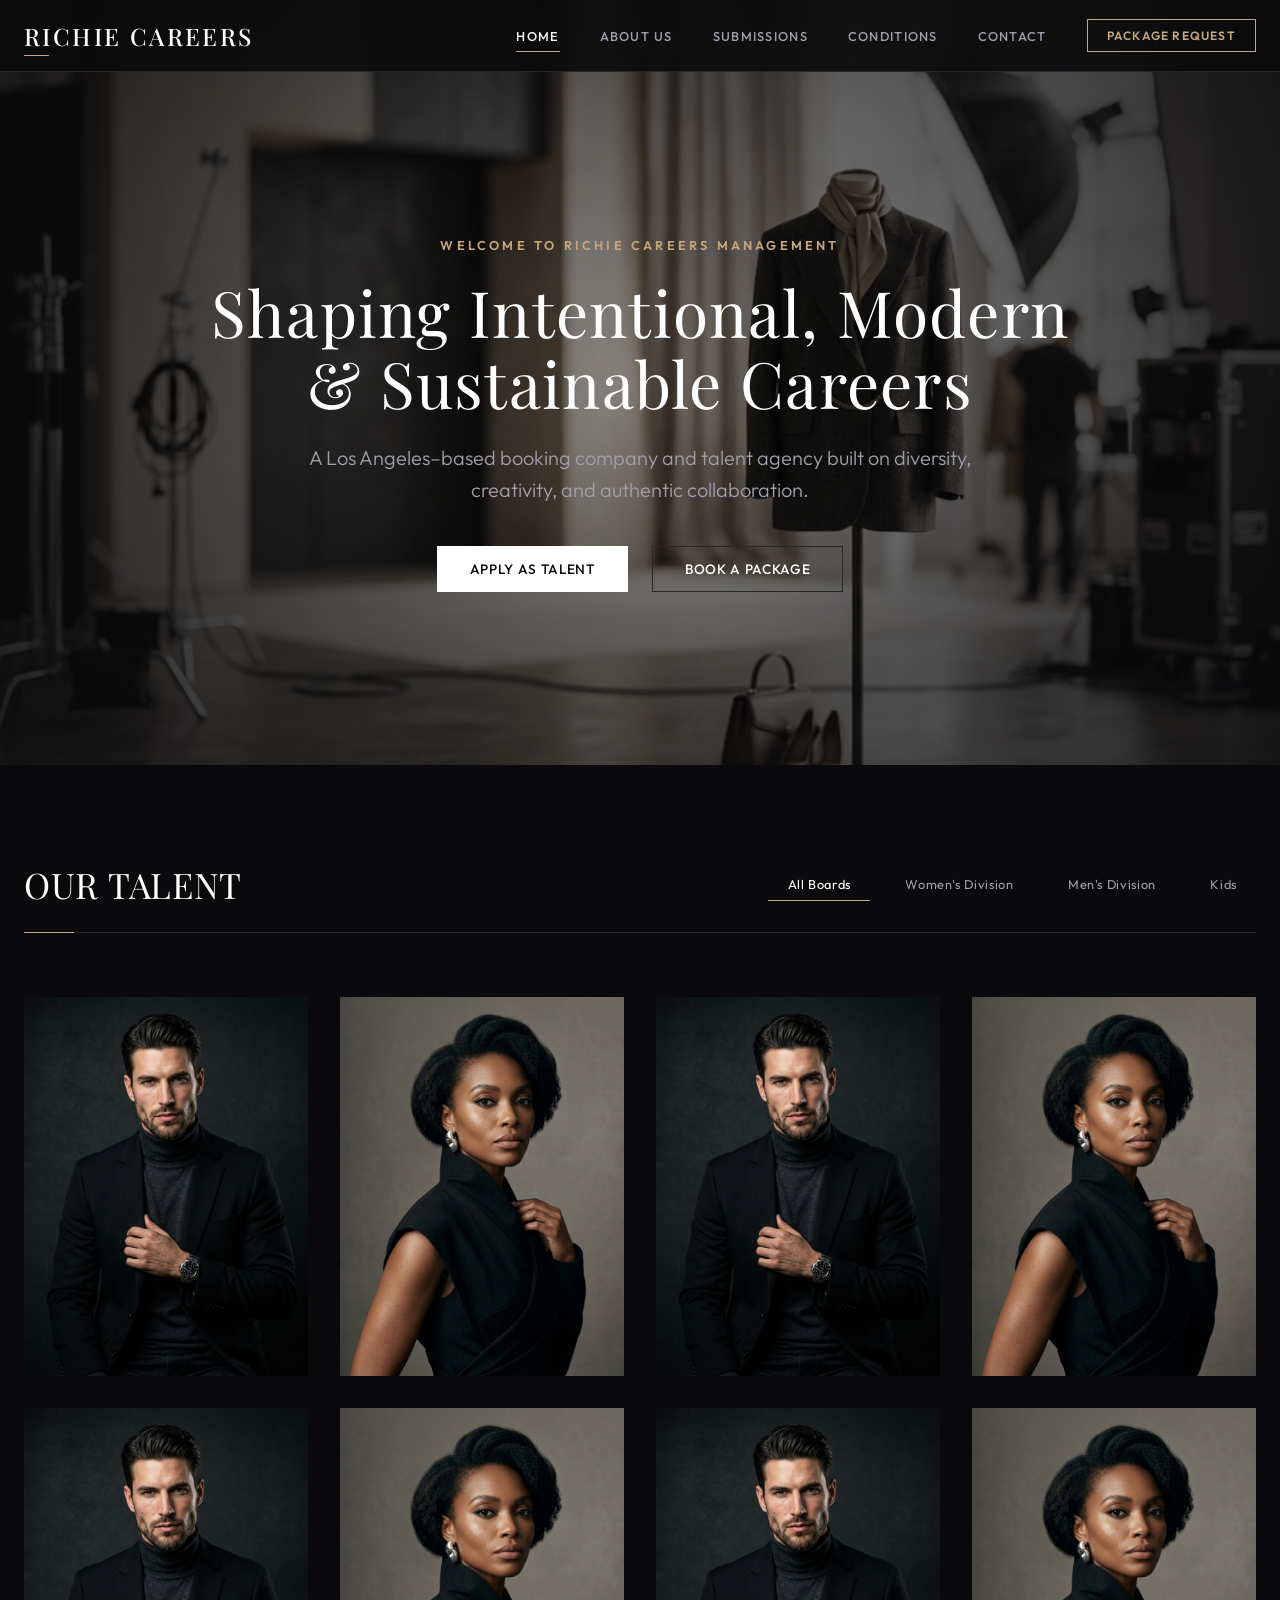
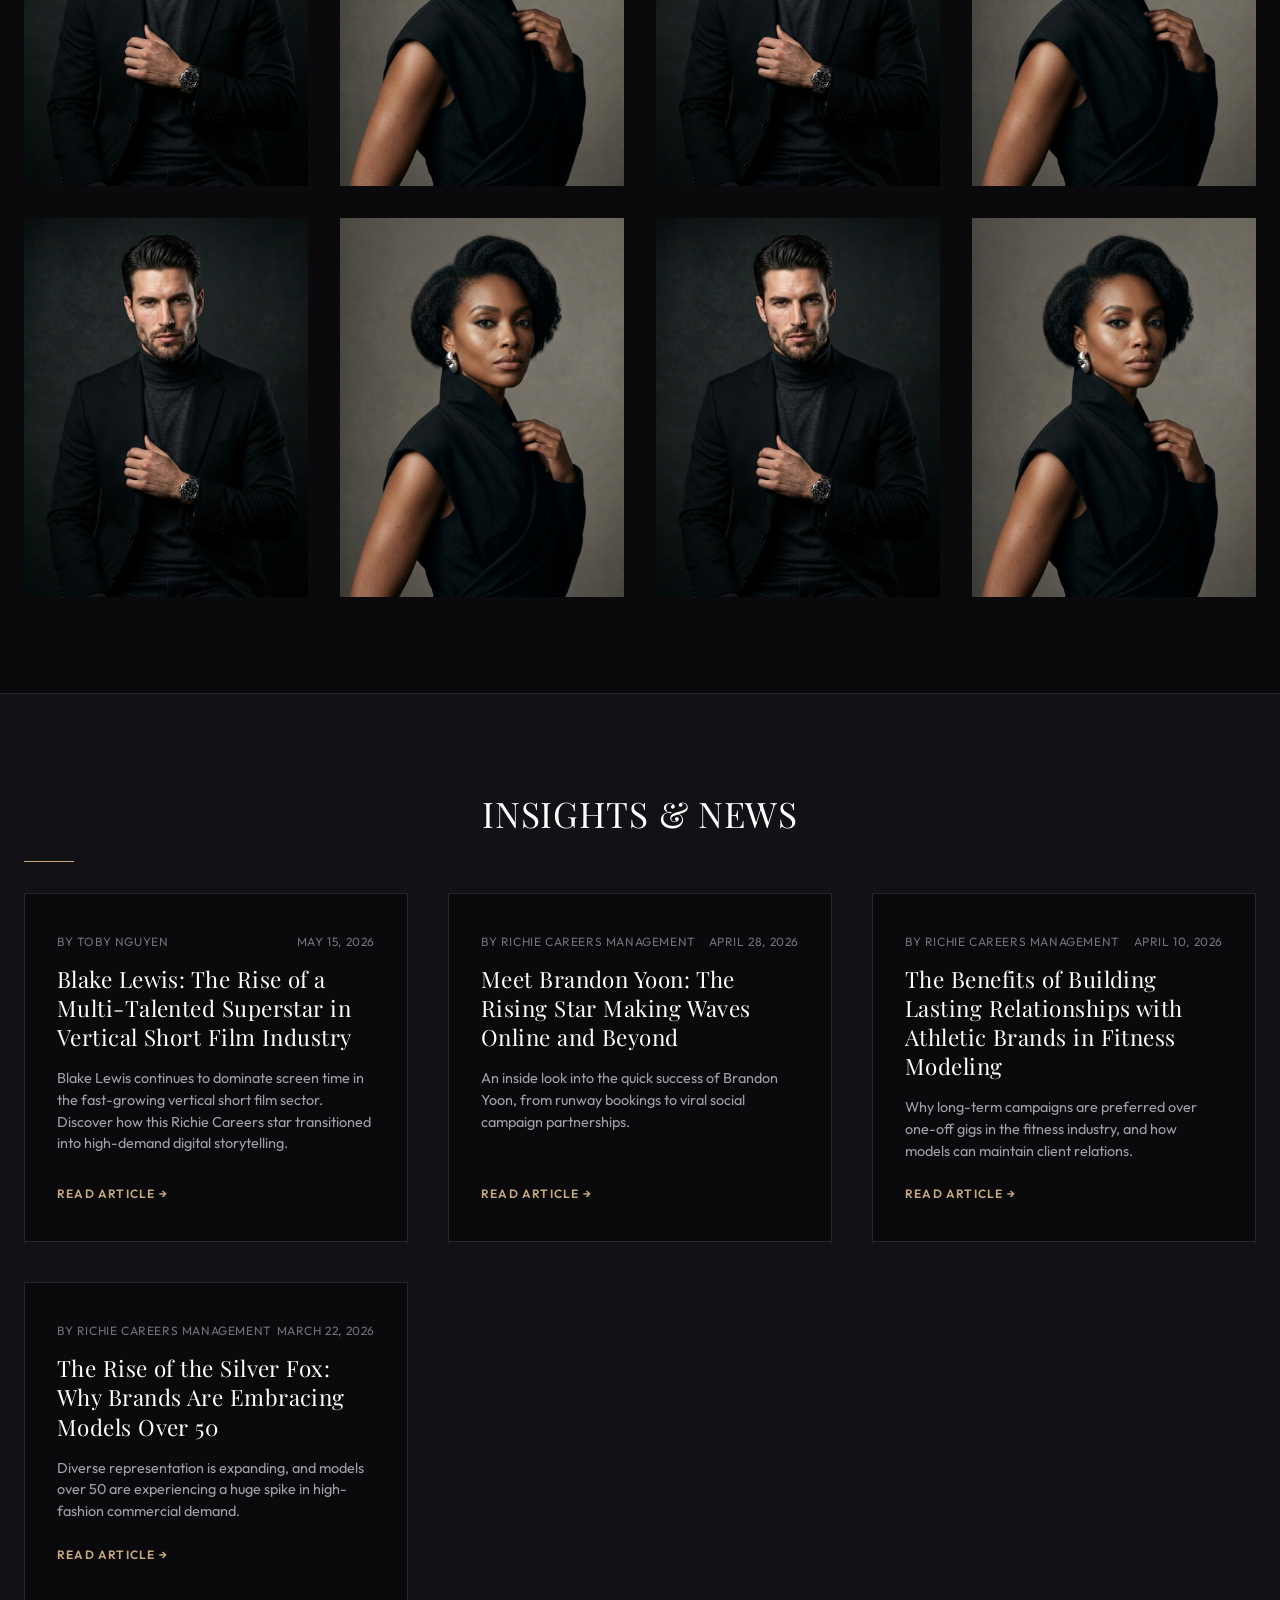
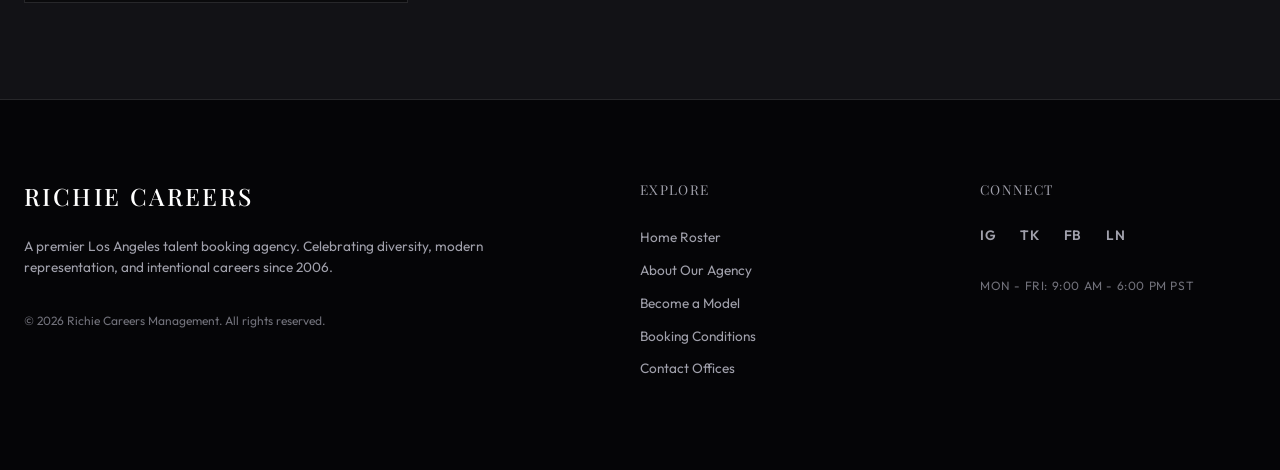
==== richiecareers/index.html @ 1808b165 "Add files via upload" ====
<!DOCTYPE html>
<html lang="en">
<head>
  <meta charset="UTF-8">
  <meta name="viewport" content="width=device-width, initial-scale=1.0">
  <title>RICHIE CAREERS | Premium Talent & Modeling Agency</title>
  <meta name="description" content="At Richie Careers Management, we shape modern, sustainable, and intentional careers in modeling, commercial print, and television. Based in Los Angeles, California.">
  <link rel="preconnect" href="https://fonts.googleapis.com">
  <link rel="preconnect" href="https://fonts.gstatic.com" crossorigin>
  <!-- Luxurious Serif Heading and modern clean body font -->
  <link href="https://fonts.googleapis.com/css2?family=Playfair+Display:ital,wght@0,400..900;1,400..900&family=Outfit:wght@100..900&display=swap" rel="stylesheet">
  <link rel="stylesheet" href="index.css">
</head>
<body>

  <!-- Navigation Bar -->
  <nav class="navbar" id="navbar">
    <div class="nav-container">
      <a href="#home" class="nav-logo" id="nav-logo">RICHIE CAREERS</a>
      <div class="nav-links" id="nav-links">
        <a href="#home" class="nav-link active" data-view="home">HOME</a>
        <a href="#about" class="nav-link" data-view="about">ABOUT US</a>
        <a href="#submissions" class="nav-link" data-view="submissions">SUBMISSIONS</a>
        <a href="#conditions" class="nav-link" data-view="conditions">CONDITIONS</a>
        <a href="#contact" class="nav-link" data-view="contact">CONTACT</a>
        <a href="#request" class="btn-request" data-view="request">PACKAGE REQUEST</a>
      </div>
      <button class="nav-toggle" id="nav-toggle" aria-label="Toggle navigation">
        <span class="hamburger"></span>
      </button>
    </div>
  </nav>

  <!-- Main View Container -->
  <main class="main-content" id="main-content">
    
    <!-- HOME VIEW -->
    <section id="view-home" class="view-section active-view">
      <!-- Hero Section -->
      <header class="hero">
        <div class="hero-overlay"></div>
        <div class="hero-content">
          <span class="hero-subtitle">WELCOME TO RICHIE CAREERS MANAGEMENT</span>
          <h1 class="hero-title">Shaping Intentional, Modern & Sustainable Careers</h1>
          <p class="hero-text">A Los Angeles–based booking company and talent agency built on diversity, creativity, and authentic collaboration.</p>
          <div class="hero-ctas">
            <a href="#submissions" class="btn btn-primary">Apply as Talent</a>
            <a href="#request" class="btn btn-secondary">Book a Package</a>
          </div>
        </div>
      </header>

      <!-- Roster / Boards Section -->
      <section class="roster-section">
        <div class="container">
          <div class="section-header">
            <h2 class="section-title">OUR TALENT</h2>
            <div class="filters" id="roster-filters">
              <button class="filter-btn active" data-filter="all">All Boards</button>
              <button class="filter-btn" data-filter="Women">Women's Division</button>
              <button class="filter-btn" data-filter="Men">Men's Division</button>
              <button class="filter-btn" data-filter="Kids">Kids</button>
            </div>
          </div>
          <div class="roster-grid" id="roster-grid">
            <!-- Model cards are injected here dynamically by app.js -->
          </div>
        </div>
      </section>

      <!-- Blogs Section -->
      <section class="blogs-section">
        <div class="container">
          <h2 class="section-title text-center">INSIGHTS & NEWS</h2>
          <div class="blogs-grid" id="blogs-grid">
            <!-- Blog posts are injected here dynamically by app.js -->
          </div>
        </div>
      </section>
    </section>


    <!-- ABOUT US VIEW -->
    <section id="view-about" class="view-section">
      <div class="container page-padding">
        <div class="about-grid">
          <div class="about-text-content">
            <span class="sub-heading">ESTABLISHED IN LOS ANGELES</span>
            <h1 class="page-title">ABOUT US</h1>
            <p class="lead">Richie Careers Management is a Los Angeles–based booking company and talent agency built on diversity, creativity, and authentic collaboration.</p>
            <p>We primarily focus on the California market, while also offering opportunities for non-local talent through direct bookings in various regions.</p>
            <p>We represent and develop talent across fashion print, commercial, beauty, voiceover, and theatrical projects, shaping careers that feel intentional, modern, and sustainable. Through strategic use of social media, we amplify our talent’s presence and help them stand out in a fast-moving industry.</p>
            <p>Our team takes a hands-on, personal approach. We carefully curate custom talent packages and present them directly to clients and casting directors, making the booking process clear, efficient, and collaborative. We believe strong careers are built through trust, communication, and thoughtful representation.</p>
            <p>With over two decades of combined industry experience, we partner closely with both talent and clients to deliver exceptional results. Our work is supported by a clear, well-structured process and a strong understanding of today’s digital and social landscape.</p>
            <p>At Richie Careers Management, we celebrate individuality and represent talent of all genders, sizes, and identities. Our mission is simple: to open doors, build lasting careers, and reflect a more inclusive future in fashion and entertainment.</p>
            <a href="mailto:booking@richiecareers.com?subject=Submission" class="btn btn-primary margin-top">Get in Touch</a>
          </div>
          <div class="about-visuals">
            <div class="about-image-wrapper">
              <img src="assets/hero_bg.png" alt="Editorial Shoot Setup" class="about-img">
            </div>
            <div class="brand-showcase">
              <h3>BRANDS WE WORK WITH</h3>
              <p class="brand-list">Nike, Guess, Puma, Reebok, Adidas, Banana Republic, American Eagle, The North Face, Lacoste, Macy's, Amazon, Apple, Microsoft, Google, Sony, T-Mobile, Tesla, Coca-Cola, Toyota, Kia, Lexus, Abercrombie, Levi's, Skechers, American Express, Celsius, and more.</p>
            </div>
          </div>
        </div>
      </div>
    </section>


    <!-- SUBMISSIONS VIEW -->
    <section id="view-submissions" class="view-section">
      <div class="container page-padding">
        <div class="form-layout">
          <div class="form-info">
            <h1 class="page-title">BECOME A MODEL</h1>
            <p class="lead">To apply for modeling opportunities, please submit your images via our website.</p>
            <p>For fashion models, we ask that you submit your measurements along with digitals taken in simple, natural lighting and with minimal makeup.</p>
            <p>For those interested in our commercial and print division, there is no need to include digitals. Instead, please provide your headshots, a resume detailing your previous bookings in commercial print or voice-over work, and any additional skills or hobbies that might be relevant.</p>
            <p>If your profile aligns with what we’re looking for, one of our agents will be in touch with you directly.</p>
            
            <div class="submission-guidelines">
              <h3>DIGITAL GUIDELINES:</h3>
              <ol class="guideline-list">
                <li>Headshot</li>
                <li>Profile</li>
                <li>Half body shot</li>
                <li>Full length body shot</li>
                <li>3/4 shot straight on</li>
                <li>No makeup or retouched</li>
                <li>No posing, be natural</li>
                <li>White background</li>
                <li>Plain tank top & jeans</li>
                <li>Good natural lighting</li>
              </ol>
              <div class="stats-requirements">
                <p><strong>Women Height:</strong> 5’8" - 5'11"</p>
                <p><strong>Men Height:</strong> 5'11" - 6'2"</p>
              </div>
            </div>
          </div>

          </div>
        </div>
      </div>
    </section>


    <!-- CONDITIONS VIEW -->
    <section id="view-conditions" class="view-section">
      <div class="container page-padding">
        <div class="conditions-container">
          <span class="sub-heading text-center">AGENCY STANDARDS</span>
          <h1 class="page-title text-center">BOOKING CONDITIONS</h1>
          <p class="lead text-center max-width-text">The following conditions ensure a smooth, professional experience for all parties when booking with our agency.</p>
          
          <div class="conditions-grid">
            <div class="condition-card">
              <span class="condition-num">01</span>
              <h3>Agency Fees</h3>
              <p>A 20% agency fee applies to all bookings unless otherwise agreed in writing.</p>
            </div>
            <div class="condition-card">
              <span class="condition-num">02</span>
              <h3>Model Rates & Overtime</h3>
              <p>Rates are based on an eight-hour day. Overtime is billed at time-and-a-half beyond eight hours unless other terms are negotiated.</p>
            </div>
            <div class="condition-card">
              <span class="condition-num">03</span>
              <h3>Usage Rights</h3>
              <p>Usage is limited to what is agreed upon at booking. Any extended or additional usage requires prior written approval.</p>
            </div>
            <div class="condition-card">
              <span class="condition-num">04</span>
              <h3>Payment Terms & Late Fees</h3>
              <p>Payments are due by the agreed date. Late payments will incur a 10% weekly penalty until settled.</p>
            </div>
            <div class="condition-card">
              <span class="condition-num">05</span>
              <h3>Cancellation Policy</h3>
              <p>Cancellations within 24 hours of the call time incur the full fee. Within 48 hours, half fee.</p>
            </div>
            <div class="condition-card">
              <span class="condition-num">06</span>
              <h3>Weather Permits</h3>
              <p>For same-day weather-related cancellations, half fee applies if rescheduled immediately, full fee if not. Early weather cancellations follow standard terms. "Book or release" applies when secondary jobs are ready.</p>
            </div>
            <div class="condition-card">
              <span class="condition-num">07</span>
              <h3>Reshoots & Rebookings</h3>
              <p>If additional shoot days or re-casting are required, new availability and additional fees will apply based on the scope.</p>
            </div>
            <div class="condition-card">
              <span class="condition-num">08</span>
              <h3>Travel Policies</h3>
              <p>Travel exceeding 3 hours one-way or requiring overnight stay will incur additional fees. Clients are responsible for travel costs unless otherwise agreed.</p>
            </div>
            <div class="condition-card">
              <span class="condition-num">09</span>
              <h3>Communication Protocol</h3>
              <p>All communication must go through our agency. Clients may not contact talent directly without prior consent.</p>
            </div>
          </div>
          
          <div class="conditions-footer text-center">
            <p>By proceeding with bookings, you agree to these terms. We are committed to fostering a professional, supportive, and dignified environment for our models. Your adherence to these conditions helps protect and uphold that standard.</p>
          </div>
        </div>
      </div>
    </section>


    <!-- CONTACT VIEW -->
    <section id="view-contact" class="view-section">
      <div class="container page-padding">
        <div class="contact-grid">
          <div class="contact-info">
            <h1 class="page-title">CONTACT US</h1>
            <p class="lead">Reach out to our teams or stop by our Los Angeles office.</p>
            
            <div class="contact-block">
              <h3>HEADQUARTERS</h3>
              <p class="address">
                <strong>RICHIE CAREERS MANAGEMENT</strong><br>
                777 S Alameda St,<br>
                Los Angeles, CA 90021
              </p>
              <p class="phone"><strong>OFFICE:</strong> 424.206.6974</p>
              <p class="fax"><strong>FAX:</strong> 310.411.2339</p>
            </div>

            <div class="contact-block">
              <h3>DIVISIONS CONTACT</h3>
              <ul class="email-list">
                <li><span>Women's:</span> <a href="mailto:women@richiecareers.com">women@richiecareers.com</a></li>
                <li><span>Men's:</span> <a href="mailto:men@richiecareers.com">men@richiecareers.com</a></li>
                <li><span>Kids:</span> <a href="mailto:kids@richiecareers.com">kids@richiecareers.com</a></li>
                <li><span>Get Scouted:</span> <a href="mailto:submissions@richiecareers.com">submissions@richiecareers.com</a></li>
                <li><span>Client Relations:</span> <a href="mailto:booking@richiecareers.com">booking@richiecareers.com</a></li>
                <li><span>Marketing:</span> <a href="mailto:marketing@richiecareers.com">marketing@richiecareers.com</a></li>
                <li><span>Accounting:</span> <a href="mailto:accountant@richiecareers.com">accountant@richiecareers.com</a></li>
              </ul>
            </div>
          </div>

        </div>
      </div>
    </section>


    <!-- PACKAGE REQUEST VIEW -->
    <section id="view-request" class="view-section">
      <div class="container page-padding">
        <div class="form-layout reverse">
          <div class="form-info">
            <h1 class="page-title">PACKAGE REQUEST</h1>
            <p class="lead">Kindly complete the form with your booking details and specify the model type needed for the job.</p>
            <p>Our client relations agents will curate a custom talent catalog package matching your specific brand requirements and submit it directly to your casting directors.</p>
            <p>We work with global brands, television networks, fitness apparel labels, skincare campaigns, and high-fashion runways.</p>
            <div class="benefits-callout">
              <h3>Why Richie Careers?</h3>
              <ul>
                <li>Quick 24-hour turnaround for customized packages</li>
                <li>Diverse talent roster across all demographics</li>
                <li>Professional contract management & billing transparency</li>
                <li>Comprehensive support for on-location or travel projects</li>
              </ul>
            </div>
          </div>

        </div>
      </div>
    </section>

  </main>

  <!-- MODEL PORTFOLIO MODAL (DYNAMIC OVERLAY) -->
  <div class="modal-overlay" id="model-modal">
    <div class="modal-card">
      <button class="modal-close" id="modal-close" aria-label="Close modal">&times;</button>
      <div class="modal-grid">
        <div class="modal-gallery">
          <img src="" alt="Model Portfolio" class="modal-featured-img" id="modal-img">
          <div class="modal-polaroids">
            <!-- Dynamic extra pictures (digitals) -->
            <div class="polaroid-thumb active"><img src="" alt="Polaroid View" class="thumb-img"></div>
            <div class="polaroid-thumb"><img src="" alt="Polaroid View" class="thumb-img"></div>
            <div class="polaroid-thumb"><img src="" alt="Polaroid View" class="thumb-img"></div>
          </div>
        </div>
        <div class="modal-details">
          <span class="modal-division" id="modal-division">WOMEN'S BOARD</span>
          <h2 class="modal-name" id="modal-name">SAM MORGAN</h2>
          
          <div class="stats-table">
            <div class="stats-row"><span class="stats-label">HEIGHT:</span><span class="stats-val" id="stat-height">5'9"</span></div>
            <div class="stats-row" id="row-dress"><span class="stats-label">DRESS:</span><span class="stats-val" id="stat-dress">2-4</span></div>
            <div class="stats-row" id="row-bust"><span class="stats-label">BUST:</span><span class="stats-val" id="stat-bust">34B</span></div>
            <div class="stats-row" id="row-suit"><span class="stats-label">SUIT:</span><span class="stats-val" id="stat-suit">40R</span></div>
            <div class="stats-row"><span class="stats-label">WAIST:</span><span class="stats-val" id="stat-waist">24"</span></div>
            <div class="stats-row"><span class="stats-label">HIPS:</span><span class="stats-val" id="stat-hips">35"</span></div>
            <div class="stats-row"><span class="stats-label">SHOES:</span><span class="stats-val" id="stat-shoes">8.5</span></div>
            <div class="stats-row"><span class="stats-label">HAIR:</span><span class="stats-val" id="stat-hair">Blonde</span></div>
            <div class="stats-row"><span class="stats-label">EYES:</span><span class="stats-val" id="stat-eyes">Green</span></div>
            <div class="stats-row"><span class="stats-label">NATIONALITY:</span><span class="stats-val" id="stat-nationality">Swedish / American</span></div>
            <div class="stats-row"><span class="stats-label">CITY BASED:</span><span class="stats-val" id="stat-city">Los Angeles</span></div>
            <div class="stats-row"><span class="stats-label">UNION:</span><span class="stats-val" id="stat-union">SAG-AFTRA</span></div>
          </div>

          <div class="modal-actions">
            <button class="btn btn-primary" id="modal-book-btn">Book This Model</button>
            <a href="mailto:booking@richiecareers.com?subject=Inquiry" class="btn btn-secondary text-center">Direct Inquiry</a>
          </div>
        </div>
      </div>
    </div>
  </div>

  <!-- TOAST MESSAGE SYSTEM -->
  <div class="toast-container" id="toast-container"></div>

  <!-- Global Footer -->
  <footer class="footer">
    <div class="container footer-grid">
      <div class="footer-brand">
        <a href="#home" class="footer-logo">RICHIE CAREERS</a>
        <p>A premier Los Angeles talent booking agency. Celebrating diversity, modern representation, and intentional careers since 2006.</p>
        <p class="copyright">&copy; 2026 Richie Careers Management. All rights reserved.</p>
      </div>
      <div class="footer-nav">
        <h4>EXPLORE</h4>
        <ul>
          <li><a href="#home">Home Roster</a></li>
          <li><a href="#about">About Our Agency</a></li>
          <li><a href="#submissions">Become a Model</a></li>
          <li><a href="#conditions">Booking Conditions</a></li>
          <li><a href="#contact">Contact Offices</a></li>
        </ul>
      </div>
      <div class="footer-social">
        <h4>CONNECT</h4>
        <div class="social-icons">
          <a href="#" aria-label="Instagram">IG</a>
          <a href="#" aria-label="TikTok">TK</a>
          <a href="#" aria-label="Facebook">FB</a>
          <a href="#" aria-label="LinkedIn">LN</a>
        </div>
        <p class="office-hour">MON - FRI: 9:00 AM - 6:00 PM PST</p>
      </div>
    </div>
  </footer>

  <!-- Scripts -->
  <script src="models.js"></script>
  <script src="app.js"></script>
</body>
</html>
---- richiecareers/index.css ----
/* index.css - Richie Careers Luxury Branding Design System */

:root {
  /* Premium Dark Editorial Color System */
  --bg-primary: #0A0A0C;
  --bg-secondary: #121216;
  --bg-tertiary: #191920;
  
  --text-primary: #FFFFFF;
  --text-secondary: #A0A0AB;
  --text-muted: #71717A;
  
  --accent-gold: #C5A880;
  --accent-gold-hover: #D8BF9D;
  --accent-crimson: #E11D48;
  
  --border-color: #27272A;
  --border-focus: #52525B;
  
  --glass-bg: rgba(18, 18, 22, 0.7);
  --glass-border: rgba(255, 255, 255, 0.08);
  --glass-shadow: rgba(0, 0, 0, 0.5);

  /* Fonts */
  --font-serif: 'Playfair Display', Georgia, serif;
  --font-sans: 'Outfit', -apple-system, BlinkMacSystemFont, "Segoe UI", Roboto, sans-serif;
  
  /* Grid & Spacing */
  --container-max: 1280px;
  --transition-smooth: all 0.4s cubic-bezier(0.16, 1, 0.3, 1);
  --transition-fast: all 0.2s ease;
}

/* Reset and Base Styles */
* {
  box-sizing: border-box;
  margin: 0;
  padding: 0;
}

html {
  scroll-behavior: smooth;
  background-color: var(--bg-primary);
  color: var(--text-primary);
  font-family: var(--font-sans);
  font-size: 16px;
  -webkit-font-smoothing: antialiased;
}

body {
  overflow-x: hidden;
  min-height: 100vh;
  display: flex;
  flex-direction: column;
}

img {
  max-width: 100%;
  height: auto;
  display: block;
}

a {
  color: inherit;
  text-decoration: none;
  transition: var(--transition-fast);
}

button, input, select, textarea {
  font-family: inherit;
  font-size: inherit;
  color: inherit;
  background: none;
  border: none;
}

/* Typography Utilities */
h1, h2, h3, h4, h5, h6 {
  font-family: var(--font-serif);
  font-weight: 400;
  letter-spacing: 0.02em;
}

p {
  line-height: 1.6;
  color: var(--text-secondary);
}

.text-center { text-align: center; }
.margin-top { margin-top: 1.5rem; }
.lead {
  font-size: 1.2rem;
  color: var(--text-secondary);
  font-weight: 300;
  line-height: 1.6;
}
.max-width-text {
  max-width: 800px;
  margin-left: auto;
  margin-right: auto;
}

/* Scrollbar Customization */
::-webkit-scrollbar {
  width: 8px;
}
::-webkit-scrollbar-track {
  background: var(--bg-primary);
}
::-webkit-scrollbar-thumb {
  background: var(--border-color);
  border-radius: 4px;
}
::-webkit-scrollbar-thumb:hover {
  background: var(--text-muted);
}

/* Layout Utilities */
.container {
  width: 100%;
  max-width: var(--container-max);
  margin: 0 auto;
  padding: 0 1.5rem;
}

.page-padding {
  padding-top: 8rem;
  padding-bottom: 5rem;
}

/* Button & Form Elements */
.btn {
  display: inline-flex;
  align-items: center;
  justify-content: center;
  padding: 0.8rem 2rem;
  font-weight: 500;
  letter-spacing: 0.05em;
  text-transform: uppercase;
  border-radius: 0px; /* Editorial square look */
  cursor: pointer;
  transition: var(--transition-smooth);
  font-size: 0.85rem;
}

.btn-primary {
  background-color: var(--text-primary);
  color: var(--bg-primary);
  border: 1px solid var(--text-primary);
}

.btn-primary:hover {
  background-color: var(--accent-gold);
  border-color: var(--accent-gold);
  color: var(--bg-primary);
  transform: translateY(-2px);
}

.btn-secondary {
  background-color: transparent;
  color: var(--text-primary);
  border: 1px solid var(--border-color);
}

.btn-secondary:hover {
  border-color: var(--text-primary);
  background-color: rgba(255, 255, 255, 0.03);
  transform: translateY(-2px);
}

.btn-block {
  display: flex;
  width: 100%;
}

/* Navigation Bar */
.navbar {
  position: fixed;
  top: 0;
  left: 0;
  width: 100%;
  height: 4.5rem;
  background-color: rgba(10, 10, 12, 0.9);
  backdrop-filter: blur(15px);
  border-bottom: 1px solid var(--border-color);
  z-index: 1000;
  transition: var(--transition-smooth);
}

.navbar.scrolled {
  height: 4rem;
  background-color: var(--bg-primary);
}

.nav-container {
  max-width: var(--container-max);
  margin: 0 auto;
  height: 100%;
  display: flex;
  align-items: center;
  justify-content: space-between;
  padding: 0 1.5rem;
}

.nav-logo {
  font-family: var(--font-serif);
  font-size: 1.5rem;
  font-weight: 500;
  letter-spacing: 0.1em;
  color: var(--text-primary);
  position: relative;
}

.nav-logo::after {
  content: '';
  position: absolute;
  bottom: -4px;
  left: 0;
  width: 25px;
  height: 1px;
  background-color: var(--accent-gold);
}

.nav-links {
  display: flex;
  align-items: center;
  gap: 2.5rem;
}

.nav-link {
  font-size: 0.8rem;
  font-weight: 500;
  letter-spacing: 0.1em;
  color: var(--text-secondary);
  position: relative;
  padding: 0.5rem 0;
}

.nav-link::after {
  content: '';
  position: absolute;
  bottom: 0;
  left: 0;
  width: 0;
  height: 1px;
  background-color: var(--accent-gold);
  transition: var(--transition-fast);
}

.nav-link:hover, .nav-link.active {
  color: var(--text-primary);
}

.nav-link.active::after, .nav-link:hover::after {
  width: 100%;
}

.btn-request {
  font-size: 0.75rem;
  font-weight: 600;
  letter-spacing: 0.1em;
  padding: 0.5rem 1.2rem;
  border: 1px solid var(--accent-gold);
  color: var(--accent-gold);
  transition: var(--transition-smooth);
}

.btn-request:hover {
  background-color: var(--accent-gold);
  color: var(--bg-primary);
}

.nav-toggle {
  display: none;
  cursor: pointer;
  padding: 0.5rem;
}

.hamburger {
  display: block;
  width: 20px;
  height: 1px;
  background-color: var(--text-primary);
  position: relative;
  transition: var(--transition-fast);
}

.hamburger::before, .hamburger::after {
  content: '';
  position: absolute;
  width: 20px;
  height: 1px;
  background-color: var(--text-primary);
  transition: var(--transition-fast);
}

.hamburger::before { top: -6px; }
.hamburger::after { bottom: -6px; }

/* SPA Route Sections */
.view-section {
  display: none;
  opacity: 0;
  transform: translateY(10px);
  transition: opacity 0.5s ease, transform 0.5s ease;
}

.view-section.active-view {
  display: block;
  opacity: 1;
  transform: translateY(0);
}

/* Home - Hero Section */
.hero {
  position: relative;
  min-height: 85vh;
  display: flex;
  align-items: center;
  justify-content: center;
  text-align: center;
  background-image: url('assets/hero_bg.png');
  background-size: cover;
  background-position: center;
  padding: 8rem 1.5rem 4rem;
}

.hero-overlay {
  position: absolute;
  top: 0;
  left: 0;
  width: 100%;
  height: 100%;
  background: radial-gradient(circle, rgba(10,10,12,0.4) 0%, rgba(10,10,12,0.9) 100%);
  z-index: 1;
}

.hero-content {
  position: relative;
  max-width: 900px;
  z-index: 2;
}

.hero-subtitle {
  font-size: 0.8rem;
  letter-spacing: 0.25em;
  color: var(--accent-gold);
  font-weight: 600;
  display: block;
  margin-bottom: 1.5rem;
  animation: fadeInDown 1s ease;
}

.hero-title {
  font-size: clamp(2.2rem, 5vw, 4.2rem);
  line-height: 1.1;
  margin-bottom: 1.5rem;
  animation: fadeInUp 1s ease;
}

.hero-text {
  font-size: clamp(1rem, 2vw, 1.25rem);
  color: var(--text-secondary);
  margin-bottom: 2.5rem;
  max-width: 700px;
  margin-left: auto;
  margin-right: auto;
  font-weight: 300;
}

.hero-ctas {
  display: flex;
  gap: 1.5rem;
  justify-content: center;
}

/* Roster Roster Section */
.roster-section {
  padding: 6rem 0;
  background-color: var(--bg-primary);
}

.section-header {
  display: flex;
  justify-content: space-between;
  align-items: center;
  margin-bottom: 4rem;
  border-bottom: 1px solid var(--border-color);
  padding-bottom: 1.5rem;
}

.section-title {
  font-size: 2.2rem;
  font-weight: 300;
  position: relative;
}

.section-title::after {
  content: '';
  position: absolute;
  bottom: -25px;
  left: 0;
  width: 50px;
  height: 1px;
  background-color: var(--accent-gold);
}

.filters {
  display: flex;
  gap: 1rem;
}

.filter-btn {
  font-size: 0.8rem;
  letter-spacing: 0.05em;
  padding: 0.5rem 1.2rem;
  cursor: pointer;
  color: var(--text-secondary);
  border-bottom: 1px solid transparent;
  transition: var(--transition-fast);
}

.filter-btn:hover, .filter-btn.active {
  color: var(--text-primary);
}

.filter-btn.active {
  border-bottom-color: var(--accent-gold);
}

/* Roster Grid and Cards */
.roster-grid {
  display: grid;
  grid-template-columns: repeat(auto-fill, minmax(280px, 1fr));
  gap: 2rem;
}

.model-card {
  position: relative;
  aspect-ratio: 3/4;
  overflow: hidden;
  background-color: var(--bg-secondary);
  cursor: pointer;
  transition: var(--transition-smooth);
}

.model-img-wrapper {
  width: 100%;
  height: 100%;
  position: relative;
}

.model-img {
  width: 100%;
  height: 100%;
  object-fit: cover;
  transition: var(--transition-smooth);
}

.model-overlay-card {
  position: absolute;
  bottom: 0;
  left: 0;
  width: 100%;
  padding: 2rem 1.5rem;
  background: linear-gradient(to top, rgba(10, 10, 12, 0.95) 0%, rgba(10, 10, 12, 0) 100%);
  z-index: 2;
  transform: translateY(20px);
  opacity: 0;
  transition: var(--transition-smooth);
}

.model-card:hover .model-img {
  transform: scale(1.08);
}

.model-card:hover .model-overlay-card {
  transform: translateY(0);
  opacity: 1;
}

.model-card:hover {
  box-shadow: 0 15px 30px rgba(0, 0, 0, 0.6);
}

.model-card-name {
  font-size: 1.25rem;
  font-weight: 400;
  margin-bottom: 0.3rem;
  color: var(--text-primary);
  text-transform: uppercase;
}

.model-card-meta {
  font-size: 0.75rem;
  letter-spacing: 0.05em;
  color: var(--accent-gold);
  display: flex;
  justify-content: space-between;
}

/* Blog Insights Section */
.blogs-section {
  padding: 6rem 0;
  background-color: var(--bg-secondary);
  border-top: 1px solid var(--border-color);
}

.blogs-grid {
  display: grid;
  grid-template-columns: repeat(auto-fit, minmax(320px, 1fr));
  gap: 2.5rem;
  margin-top: 3.5rem;
}

.blog-card {
  background-color: var(--bg-primary);
  border: 1px solid var(--border-color);
  padding: 2.5rem 2rem;
  display: flex;
  flex-direction: column;
  height: 100%;
  transition: var(--transition-smooth);
}

.blog-card:hover {
  border-color: var(--accent-gold);
  transform: translateY(-5px);
}

.blog-meta {
  font-size: 0.75rem;
  letter-spacing: 0.05em;
  color: var(--text-muted);
  margin-bottom: 1rem;
  text-transform: uppercase;
  display: flex;
  justify-content: space-between;
}

.blog-title {
  font-size: 1.4rem;
  line-height: 1.3;
  margin-bottom: 1rem;
  color: var(--text-primary);
}

.blog-excerpt {
  color: var(--text-secondary);
  font-size: 0.9rem;
  line-height: 1.5;
  margin-bottom: 1.5rem;
  flex-grow: 1;
}

.blog-link {
  font-size: 0.75rem;
  font-weight: 600;
  letter-spacing: 0.1em;
  color: var(--accent-gold);
  text-transform: uppercase;
  display: inline-flex;
  align-items: center;
  gap: 0.5rem;
}

.blog-link:hover {
  color: var(--text-primary);
}

/* About Us View Details */
.about-grid {
  display: grid;
  grid-template-columns: 1.2fr 0.8fr;
  gap: 4rem;
  align-items: start;
}

.sub-heading {
  font-size: 0.75rem;
  font-weight: 600;
  letter-spacing: 0.2em;
  color: var(--accent-gold);
  display: block;
  margin-bottom: 1rem;
  text-transform: uppercase;
}

.page-title {
  font-size: clamp(2.5rem, 5vw, 3.8rem);
  margin-bottom: 2.5rem;
  line-height: 1;
  position: relative;
}

.about-text-content p {
  margin-bottom: 1.5rem;
  font-size: 1rem;
}

.about-visuals {
  display: flex;
  flex-direction: column;
  gap: 3rem;
}

.about-image-wrapper {
  border: 1px solid var(--border-color);
  padding: 1rem;
  background-color: var(--bg-secondary);
}

.about-img {
  width: 100%;
  height: 400px;
  object-fit: cover;
  filter: grayscale(30%);
}

.brand-showcase h3 {
  font-size: 1.1rem;
  letter-spacing: 0.1em;
  margin-bottom: 1rem;
  color: var(--text-primary);
  border-bottom: 1px solid var(--border-color);
  padding-bottom: 0.5rem;
}

.brand-list {
  font-size: 0.85rem;
  line-height: 1.7;
  color: var(--text-secondary);
}

/* Forms & Applications Setup */
.form-layout {
  display: grid;
  grid-template-columns: 1fr 1.2fr;
  gap: 5rem;
}

.form-layout.reverse {
  grid-template-columns: 1.2fr 1fr;
}

.submission-guidelines {
  margin-top: 3.5rem;
  background-color: var(--bg-secondary);
  border: 1px solid var(--border-color);
  padding: 2.5rem;
}

.submission-guidelines h3 {
  font-size: 1.1rem;
  letter-spacing: 0.05em;
  color: var(--accent-gold);
  margin-bottom: 1.5rem;
}

.guideline-list {
  padding-left: 1.2rem;
  color: var(--text-secondary);
  margin-bottom: 1.5rem;
}

.guideline-list li {
  margin-bottom: 0.5rem;
  font-size: 0.9rem;
}

.stats-requirements {
  border-top: 1px solid var(--border-color);
  padding-top: 1.2rem;
  font-size: 0.9rem;
}

.stats-requirements p {
  margin-bottom: 0.3rem;
}

.form-container {
  background-color: var(--bg-secondary);
  border: 1px solid var(--border-color);
  padding: 3rem;
}

.premium-form .form-title {
  font-size: 1.8rem;
  margin-bottom: 2rem;
  border-bottom: 1px solid var(--border-color);
  padding-bottom: 1rem;
}

.form-group {
  margin-bottom: 1.5rem;
}

.form-group-row {
  display: grid;
  grid-template-columns: 1fr 1fr;
  gap: 1.5rem;
}

.premium-form label {
  display: block;
  font-size: 0.75rem;
  letter-spacing: 0.05em;
  text-transform: uppercase;
  color: var(--text-secondary);
  margin-bottom: 0.5rem;
}

.premium-form input[type="text"],
.premium-form input[type="email"],
.premium-form input[type="tel"],
.premium-form input[type="date"],
.premium-form select,
.premium-form textarea {
  width: 100%;
  background-color: var(--bg-primary);
  border: 1px solid var(--border-color);
  padding: 0.8rem 1rem;
  color: var(--text-primary);
  font-size: 0.9rem;
  transition: var(--transition-fast);
}

.premium-form input:focus,
.premium-form select:focus,
.premium-form textarea:focus {
  outline: none;
  border-color: var(--accent-gold);
}

.form-section-divider {
  font-size: 0.8rem;
  letter-spacing: 0.1em;
  text-transform: uppercase;
  color: var(--accent-gold);
  border-bottom: 1px solid var(--border-color);
  padding-bottom: 0.5rem;
  margin: 2rem 0 1.5rem;
}

.file-drop-area {
  position: relative;
  display: flex;
  align-items: center;
  justify-content: center;
  border: 1px dashed var(--border-color);
  padding: 2.5rem 1.5rem;
  background-color: var(--bg-primary);
  text-align: center;
  cursor: pointer;
  transition: var(--transition-fast);
}

.file-drop-area:hover {
  border-color: var(--accent-gold);
}

.file-msg {
  font-size: 0.85rem;
  color: var(--text-secondary);
}

.file-input {
  position: absolute;
  left: 0;
  top: 0;
  width: 100%;
  height: 100%;
  opacity: 0;
  cursor: pointer;
}

/* Conditions Page */
.conditions-container {
  max-width: 1000px;
  margin: 0 auto;
}

.conditions-grid {
  display: grid;
  grid-template-columns: repeat(auto-fit, minmax(300px, 1fr));
  gap: 2.5rem;
  margin-top: 5rem;
}

.condition-card {
  background-color: var(--bg-secondary);
  border: 1px solid var(--border-color);
  padding: 2.5rem;
  position: relative;
}

.condition-num {
  font-family: var(--font-serif);
  font-size: 3rem;
  color: rgba(197, 168, 128, 0.15);
  position: absolute;
  top: 1rem;
  right: 1.5rem;
}

.condition-card h3 {
  font-size: 1.25rem;
  margin-bottom: 1rem;
  color: var(--text-primary);
}

.condition-card p {
  font-size: 0.9rem;
}

.conditions-footer {
  margin-top: 5rem;
  border-top: 1px solid var(--border-color);
  padding-top: 3rem;
}

.conditions-footer p {
  font-size: 1rem;
  line-height: 1.8;
  max-width: 800px;
  margin: 0 auto;
}

/* Contact Details Page */
.contact-grid {
  display: grid;
  grid-template-columns: 1fr 1fr;
  gap: 5rem;
}

.contact-block {
  margin-top: 3.5rem;
}

.contact-block h3 {
  font-size: 1.1rem;
  letter-spacing: 0.1em;
  margin-bottom: 1.5rem;
  color: var(--accent-gold);
}

.contact-block p {
  margin-bottom: 0.5rem;
}

.contact-block .address {
  font-size: 1.1rem;
  line-height: 1.7;
}

.email-list {
  list-style: none;
  font-size: 0.95rem;
}

.email-list li {
  margin-bottom: 0.8rem;
  display: flex;
  justify-content: space-between;
  border-bottom: 1px solid rgba(255, 255, 255, 0.03);
  padding-bottom: 0.5rem;
}

.email-list span {
  color: var(--text-secondary);
}

.email-list a {
  color: var(--accent-gold);
}

.email-list a:hover {
  color: var(--text-primary);
}

.newsletter-box {
  background-color: var(--bg-secondary);
  border: 1px solid var(--border-color);
  padding: 3rem;
}

.newsletter-box h3 {
  font-size: 1.25rem;
  margin-bottom: 1rem;
}

.newsletter-box p {
  font-size: 0.9rem;
  margin-bottom: 2rem;
}

.inline-form {
  display: flex;
  gap: 1rem;
}

.inline-form input {
  flex-grow: 1;
  background-color: var(--bg-primary);
  border: 1px solid var(--border-color);
  padding: 0.8rem 1rem;
  color: var(--text-primary);
}

.inline-form input:focus {
  outline: none;
  border-color: var(--accent-gold);
}

/* Model Portfolio Modal */
.modal-overlay {
  position: fixed;
  top: 0;
  left: 0;
  width: 100%;
  height: 100%;
  background-color: rgba(10, 10, 12, 0.95);
  backdrop-filter: blur(10px);
  z-index: 2000;
  display: flex;
  align-items: center;
  justify-content: center;
  opacity: 0;
  pointer-events: none;
  transition: opacity 0.4s ease;
  padding: 2rem;
}

.modal-overlay.open {
  opacity: 1;
  pointer-events: auto;
}

.modal-card {
  width: 100%;
  max-width: 1050px;
  background-color: var(--bg-secondary);
  border: 1px solid var(--border-color);
  position: relative;
  opacity: 0;
  transform: translateY(30px);
  transition: transform 0.5s cubic-bezier(0.16, 1, 0.3, 1), opacity 0.5s ease;
}

.modal-overlay.open .modal-card {
  opacity: 1;
  transform: translateY(0);
}

.modal-close {
  position: absolute;
  top: 1.5rem;
  right: 1.5rem;
  font-size: 2.2rem;
  color: var(--text-secondary);
  cursor: pointer;
  z-index: 10;
  line-height: 1;
}

.modal-close:hover {
  color: var(--text-primary);
}

.modal-grid {
  display: grid;
  grid-template-columns: 1.1fr 0.9fr;
}

.modal-gallery {
  padding: 3rem;
  background-color: var(--bg-primary);
  display: flex;
  flex-direction: column;
  gap: 1.5rem;
}

.modal-featured-img {
  width: 100%;
  height: 500px;
  object-fit: cover;
  border: 1px solid var(--border-color);
}

.modal-polaroids {
  display: flex;
  gap: 1rem;
}

.polaroid-thumb {
  flex: 1;
  aspect-ratio: 1;
  border: 1px solid var(--border-color);
  cursor: pointer;
  overflow: hidden;
  opacity: 0.5;
  transition: var(--transition-fast);
}

.polaroid-thumb.active, .polaroid-thumb:hover {
  opacity: 1;
  border-color: var(--accent-gold);
}

.thumb-img {
  width: 100%;
  height: 100%;
  object-fit: cover;
}

.modal-details {
  padding: 3.5rem;
  display: flex;
  flex-direction: column;
}

.modal-division {
  font-size: 0.75rem;
  font-weight: 600;
  letter-spacing: 0.15em;
  color: var(--accent-gold);
  text-transform: uppercase;
  margin-bottom: 0.5rem;
}

.modal-name {
  font-size: 2.5rem;
  text-transform: uppercase;
  margin-bottom: 2.5rem;
  border-bottom: 1px solid var(--border-color);
  padding-bottom: 1rem;
}

.stats-table {
  display: flex;
  flex-direction: column;
  gap: 0.8rem;
  margin-bottom: 3rem;
}

.stats-row {
  display: flex;
  justify-content: space-between;
  border-bottom: 1px solid rgba(255, 255, 255, 0.02);
  padding-bottom: 0.4rem;
  font-size: 0.9rem;
}

.stats-label {
  color: var(--text-secondary);
  font-weight: 500;
  letter-spacing: 0.05em;
}

.stats-val {
  color: var(--text-primary);
  font-weight: 600;
}

.modal-actions {
  display: flex;
  gap: 1.5rem;
  margin-top: auto;
}

.modal-actions button,
.modal-actions a {
  flex: 1;
}

/* Toast System */
.toast-container {
  position: fixed;
  bottom: 2rem;
  right: 2rem;
  z-index: 3000;
  display: flex;
  flex-direction: column;
  gap: 1rem;
}

.toast {
  background-color: var(--bg-tertiary);
  border-left: 4px solid var(--accent-gold);
  color: var(--text-primary);
  padding: 1rem 2rem;
  font-size: 0.9rem;
  box-shadow: 0 10px 20px rgba(0, 0, 0, 0.5);
  display: flex;
  align-items: center;
  gap: 1rem;
  transform: translateX(120%);
  transition: transform 0.4s cubic-bezier(0.16, 1, 0.3, 1);
  letter-spacing: 0.02em;
}

.toast.show {
  transform: translateX(0);
}

/* Footer Section */
.footer {
  margin-top: auto;
  background-color: #050507;
  border-top: 1px solid var(--border-color);
  padding: 5rem 0;
}

.footer-grid {
  display: grid;
  grid-template-columns: 2fr 1fr 1fr;
  gap: 4rem;
}

.footer-brand .footer-logo {
  font-family: var(--font-serif);
  font-size: 1.5rem;
  font-weight: 500;
  letter-spacing: 0.1em;
  margin-bottom: 1.5rem;
  display: inline-block;
}

.footer-brand p {
  font-size: 0.85rem;
  margin-bottom: 2rem;
}

.footer-brand .copyright {
  font-size: 0.75rem;
  color: var(--text-muted);
}

.footer-nav h4, .footer-social h4 {
  font-size: 0.85rem;
  letter-spacing: 0.1em;
  color: var(--text-secondary);
  margin-bottom: 1.8rem;
  text-transform: uppercase;
}

.footer-nav ul {
  list-style: none;
}

.footer-nav li {
  margin-bottom: 0.8rem;
}

.footer-nav a {
  font-size: 0.85rem;
  color: var(--text-secondary);
}

.footer-nav a:hover {
  color: var(--text-primary);
  padding-left: 5px;
}

.social-icons {
  display: flex;
  gap: 1.5rem;
  margin-bottom: 2rem;
}

.social-icons a {
  font-size: 0.85rem;
  font-weight: 600;
  letter-spacing: 0.05em;
  color: var(--text-secondary);
}

.social-icons a:hover {
  color: var(--accent-gold);
}

.office-hour {
  font-size: 0.75rem;
  color: var(--text-muted);
  letter-spacing: 0.05em;
}

/* Animations */
@keyframes fadeInUp {
  from {
    opacity: 0;
    transform: translateY(20px);
  }
  to {
    opacity: 1;
    transform: translateY(0);
  }
}

@keyframes fadeInDown {
  from {
    opacity: 0;
    transform: translateY(-20px);
  }
  to {
    opacity: 1;
    transform: translateY(0);
  }
}

/* Responsive Breakpoints */
@media (max-width: 1024px) {
  .about-grid, .form-layout, .form-layout.reverse, .contact-grid {
    grid-template-columns: 1fr;
    gap: 4rem;
  }
  .modal-grid {
    grid-template-columns: 1fr;
  }
  .modal-gallery {
    padding: 2rem;
  }
  .modal-details {
    padding: 2.5rem;
  }
  .modal-featured-img {
    height: 400px;
  }
  .modal-card {
    max-width: 600px;
    max-height: 90vh;
    overflow-y: auto;
  }
}

@media (max-width: 768px) {
  .nav-links {
    position: fixed;
    top: 4.5rem;
    left: 0;
    width: 100%;
    height: calc(100vh - 4.5rem);
    background-color: var(--bg-primary);
    flex-direction: column;
    padding: 4rem 2rem;
    gap: 2rem;
    transform: translateX(100%);
    transition: var(--transition-smooth);
    z-index: 999;
  }
  
  .nav-links.open {
    transform: translateX(0);
  }
  
  .nav-toggle {
    display: block;
  }
  
  .nav-toggle.open .hamburger {
    background-color: transparent;
  }
  
  .nav-toggle.open .hamburger::before {
    transform: rotate(45deg);
    top: 0;
  }
  
  .nav-toggle.open .hamburger::after {
    transform: rotate(-45deg);
    bottom: 0;
  }
  
  .hero-ctas {
    flex-direction: column;
    gap: 1rem;
  }
  
  .section-header {
    flex-direction: column;
    align-items: flex-start;
    gap: 1.5rem;
  }
  
  .footer-grid {
    grid-template-columns: 1fr;
    gap: 3rem;
  }
  
  .inline-form {
    flex-direction: column;
  }
  
  .form-group-row {
    grid-template-columns: 1fr;
    gap: 0;
  }
}
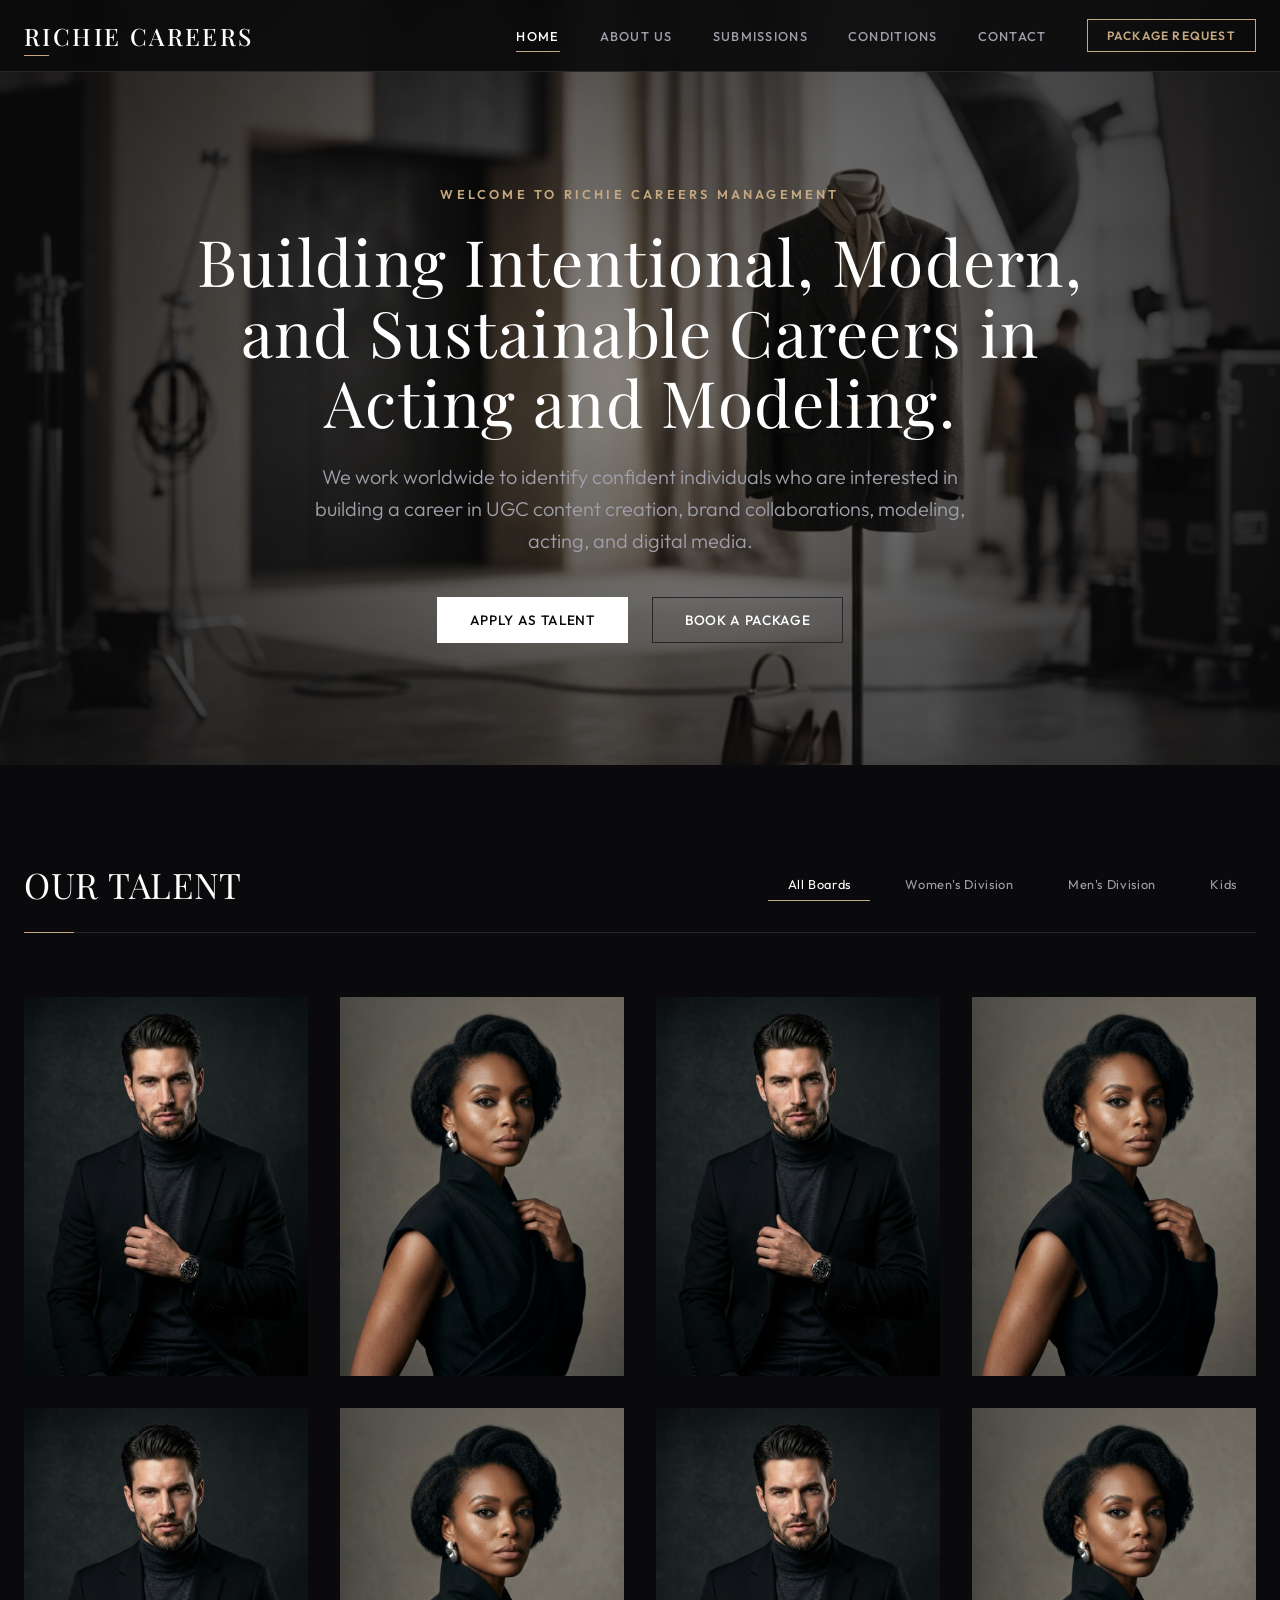
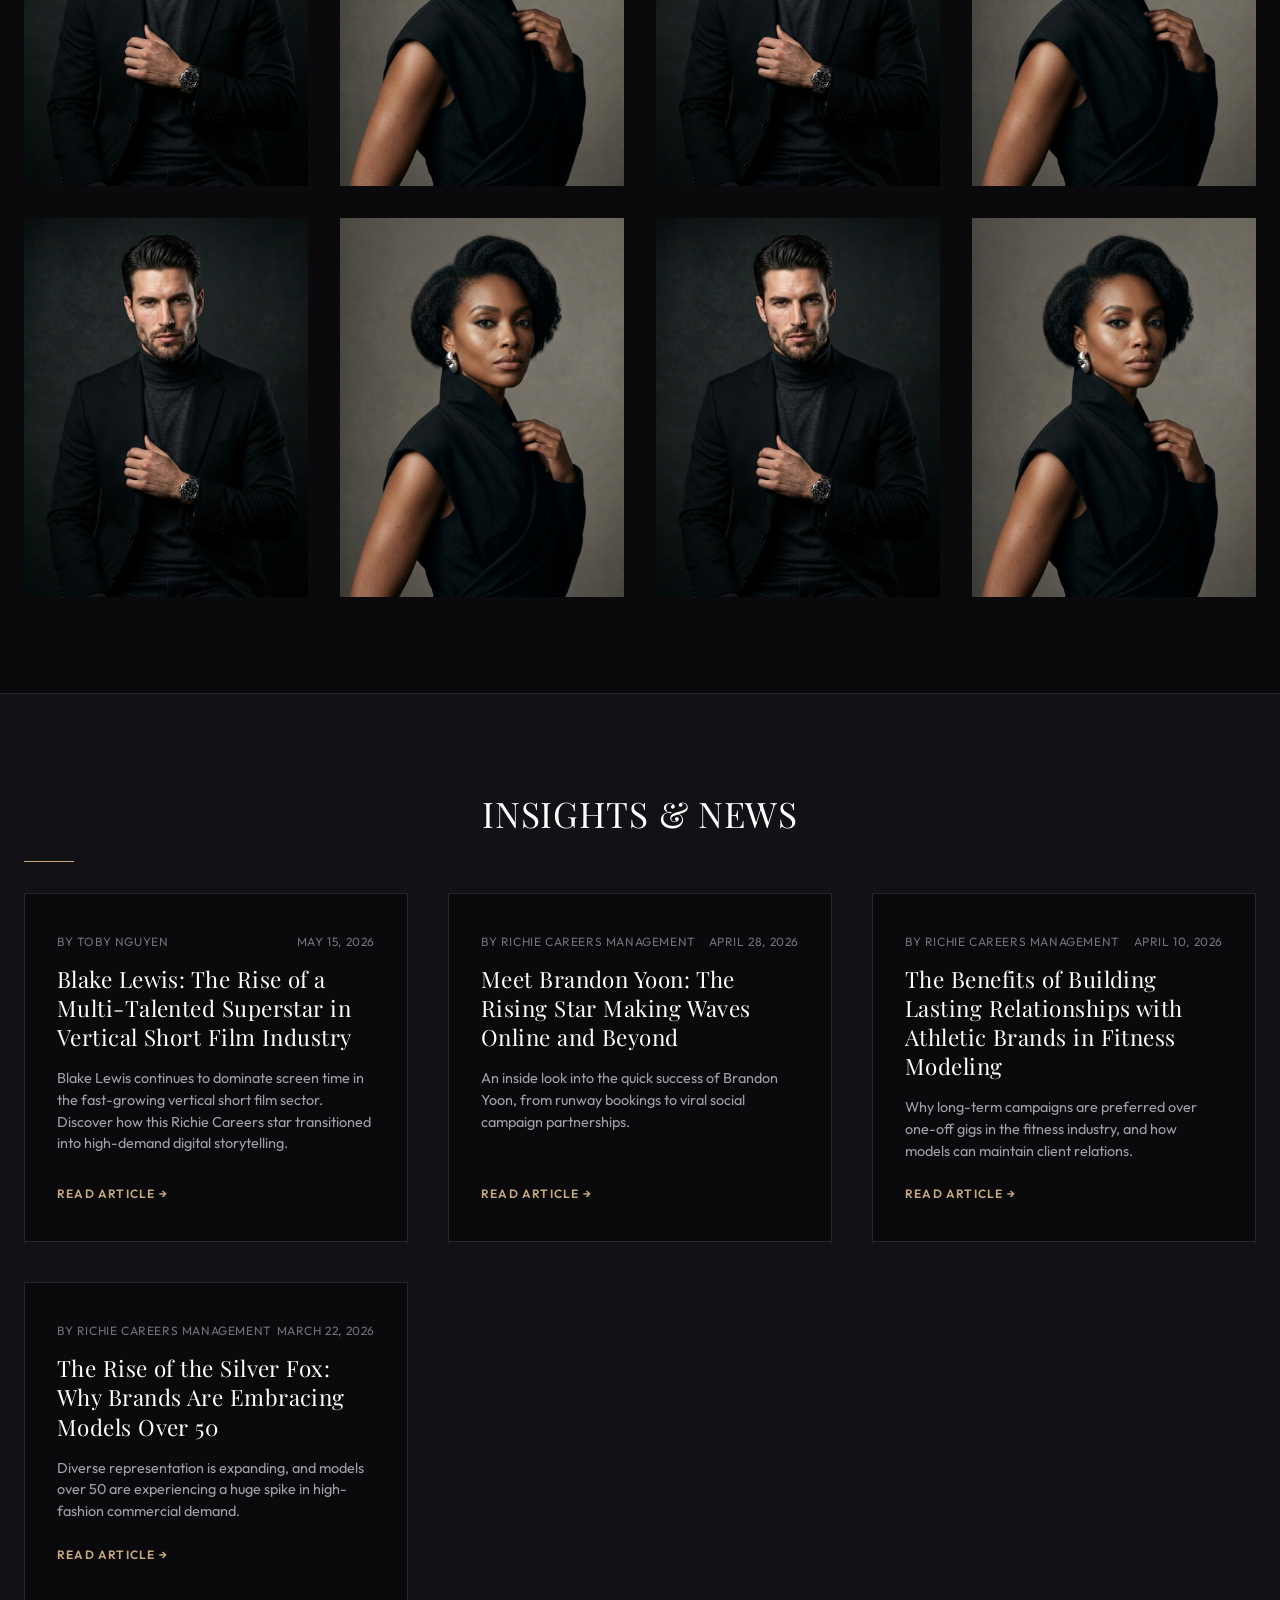
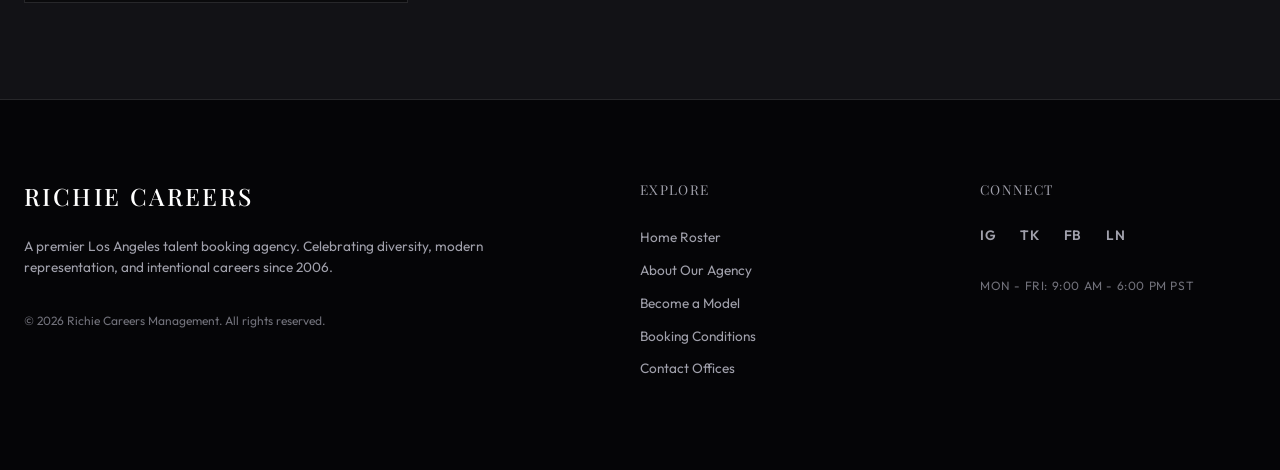
==== commit d0484b58: "Sync richiecareers/index.html with VS Code updates" ====
--- a/richiecareers/index.html
+++ b/richiecareers/index.html
@@ -41,8 +41,8 @@
         <div class="hero-overlay"></div>
         <div class="hero-content">
           <span class="hero-subtitle">WELCOME TO RICHIE CAREERS MANAGEMENT</span>
-          <h1 class="hero-title">Shaping Intentional, Modern & Sustainable Careers</h1>
-          <p class="hero-text">A Los Angeles–based booking company and talent agency built on diversity, creativity, and authentic collaboration.</p>
+          <h1 class="hero-title">Building Intentional, Modern, and Sustainable Careers in Acting and Modeling.</h1>
+          <p class="hero-text">We work worldwide to identify confident individuals who are interested in building a career in UGC content creation, brand collaborations, modeling, acting, and digital media.</p>
           <div class="hero-ctas">
             <a href="#submissions" class="btn btn-primary">Apply as Talent</a>
             <a href="#request" class="btn btn-secondary">Book a Package</a>
